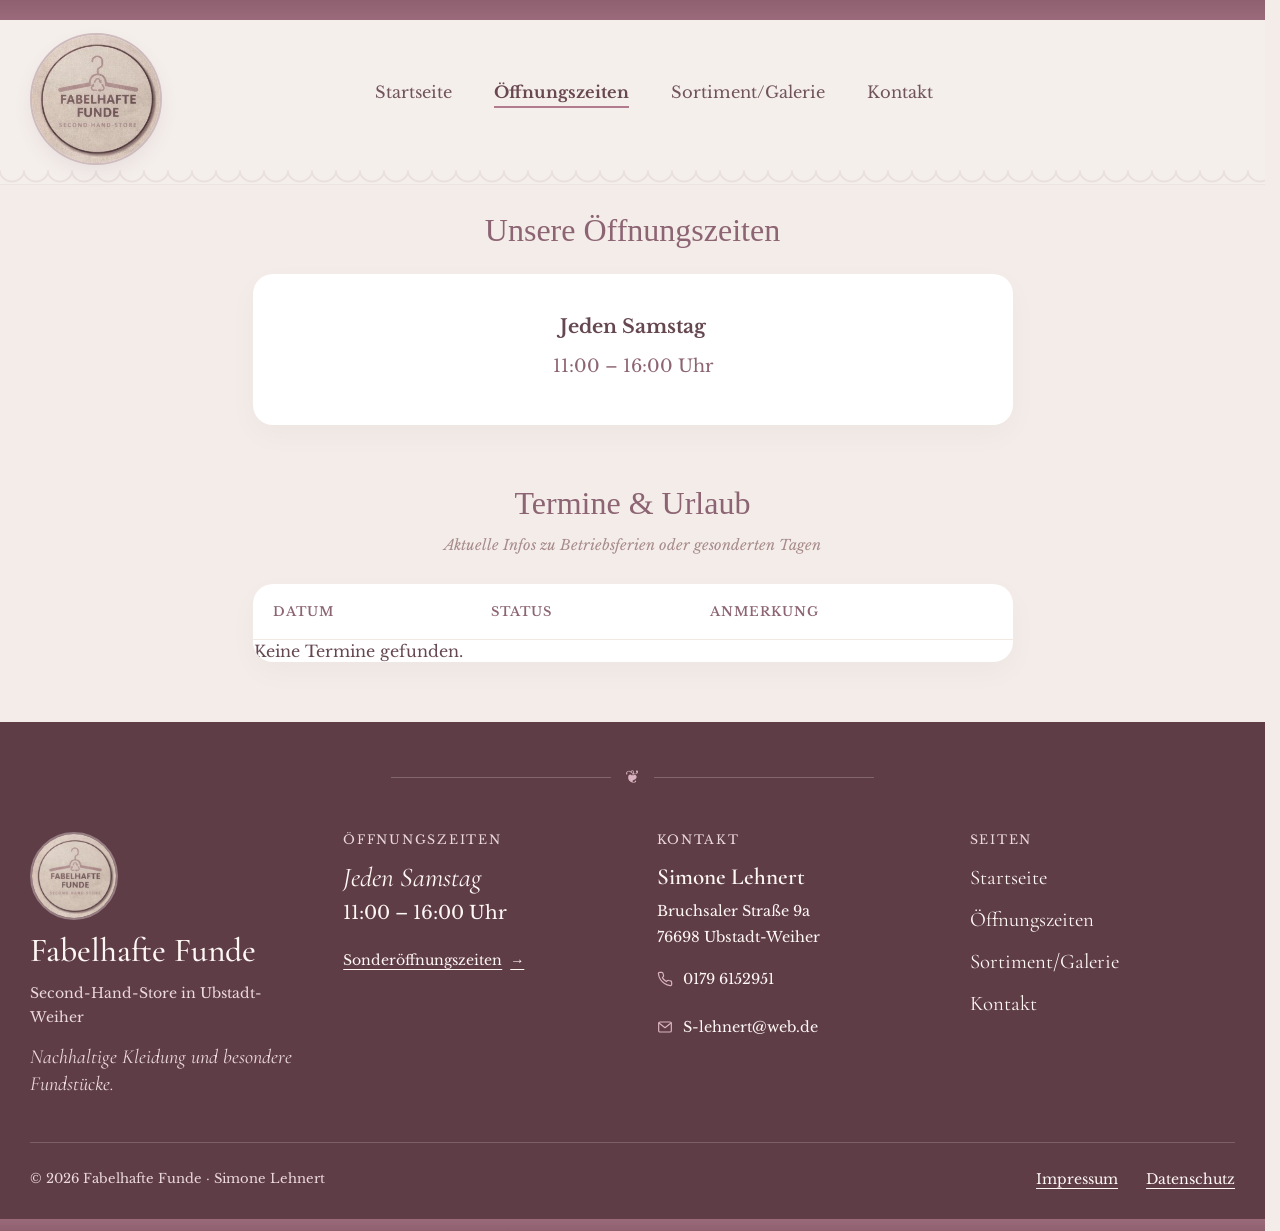
==== oeffnungszeiten/index.html @ a1dfa0b6 "Kontaktseite und einheitlichen Footer hinzufügen - Neue kontakt.html mit Kontaktkarten, Formular, au" ====
<!DOCTYPE html>
<html lang="de">
<head>
  <meta charset="UTF-8" />
  <meta name="viewport" content="width=device-width, initial-scale=1.0" />
  <link rel="icon" type="image/png" href="/logo.jpg">
  <link rel="preconnect" href="https://fonts.googleapis.com" />
  <link rel="preconnect" href="https://fonts.gstatic.com" crossorigin />
  <link href="https://fonts.googleapis.com/css2?family=Cormorant+Garamond:wght@400;500;600;700&family=Libre+Baskerville:wght@400;700&display=swap" rel="stylesheet" />
  <title>Öffnungszeiten - Fabelhafte Funde</title>
  <link rel="stylesheet" href="../style.css" />
</head>
<body>

     <div class="top-strip"></div>

  <header class="site-header">
        <div class="container header-inner">
            <a href="#top" class="logo-link">
                <!-- BILD HIER: Dein Logo -->
                <img src="/logo.jpg" alt="Fabelhafte Funde Logo" class="logo" />
            </a>

            <nav class="main-nav">
                <a href="/">Startseite</a>
                <a href="/oeffnungszeiten/" aria-current="page">Öffnungszeiten</a>
                <a href="/galerie.html">Sortiment/Galerie</a>
                <a href="/kontakt.html">Kontakt</a>
            </nav>
        </div>
        <div class="header-scallop"></div>
    </header>

    <main style="max-width: 800px; margin: 0 auto; padding: 0 20px 60px 20px;">
        
        <section style="text-align: center; margin-bottom: 60px;">
            <h2 style="font-family: 'Georgia', serif; color: #8c6473; font-size: 2rem; font-weight: normal; margin-bottom: 25px;">Unsere Öffnungszeiten</h2>
            <div style="background: #ffffff; padding: 30px; border-radius: 20px; box-shadow: 0 10px 30px rgba(0,0,0,0.03);">
                <p style="font-size: 1.2rem; margin: 10px 0;"><strong>Jeden Samstag</strong></p>
                <p style="font-size: 1.1rem; color: #8c6473;">11:00 – 16:00 Uhr</p>
            </div>
        </section>

        <section>
            <div style="text-align: center; margin-bottom: 30px;">
                 <h2 style="font-family: 'Georgia', serif; color: #8c6473; font-size: 2rem; font-weight: normal; margin-bottom: 10px;">Termine & Urlaub</h2>
                 <p style="font-size: 0.9rem; color: #a68b8b; font-style: italic;">Aktuelle Infos zu Betriebsferien oder gesonderten Tagen</p>
            </div>

            <div style="background: #ffffff; border-radius: 20px; overflow: hidden; box-shadow: 0 10px 30px rgba(0,0,0,0.03);">
                <table style="width: 100%; border-collapse: collapse; text-align: left;">
                    <thead>
                        <tr style="border-bottom: 1px solid #f2e8e4;">
                            <th style="padding: 20px; color: #8c6473; font-weight: 600; text-transform: uppercase; font-size: 0.8rem; letter-spacing: 1px;">Datum</th>
                            <th style="padding: 20px; color: #8c6473; font-weight: 600; text-transform: uppercase; font-size: 0.8rem; letter-spacing: 1px;">Status</th>
                            <th style="padding: 20px; color: #8c6473; font-weight: 600; text-transform: uppercase; font-size: 0.8rem; letter-spacing: 1px;">Anmerkung</th>
                        </tr>
                    </thead>
                    <tbody id="oeffnungszeiten-body">
                        </tbody>
                </table>
            </div>
        </section>

    </main>

  <!-- FOOTER (auf allen Seiten gleich) -->
  <footer class="site-footer">
    <div class="container footer-inner">
      <div class="footer-ornament" aria-hidden="true"><span></span>❦<span></span></div>

      <div class="footer-grid">
        <div class="footer-col footer-brand">
          <img src="/logo.jpg" alt="Fabelhafte Funde Logo" class="footer-logo" />
          <p class="footer-name">Fabelhafte Funde</p>
          <p class="footer-sub">Second-Hand-Store in Ubstadt-Weiher</p>
          <p class="footer-claim">Nachhaltige Kleidung und besondere Fundstücke.</p>
        </div>

        <div class="footer-col">
          <h2 class="footer-heading">Öffnungszeiten</h2>
          <p class="footer-day">Jeden Samstag</p>
          <p class="footer-time">11:00 – 16:00 Uhr</p>
          <a href="/oeffnungszeiten/" class="footer-more">Sonderöffnungszeiten <span aria-hidden="true">→</span></a>
        </div>

        <div class="footer-col">
          <h2 class="footer-heading">Kontakt</h2>
          <p class="footer-person">Simone Lehnert</p>
          <p class="footer-address">Bruchsaler Straße 9a<br>76698 Ubstadt-Weiher</p>
          <a href="tel:+491796152951" class="footer-contact">
            <svg width="16" height="16" viewBox="0 0 24 24" fill="none" stroke="#d9b3bf" stroke-width="1.8" stroke-linecap="round" stroke-linejoin="round" aria-hidden="true"><path d="M22 16.9v3a2 2 0 0 1-2.2 2 19.8 19.8 0 0 1-8.6-3.1 19.5 19.5 0 0 1-6-6A19.8 19.8 0 0 1 2.1 4.2 2 2 0 0 1 4.1 2h3a2 2 0 0 1 2 1.7c.1 1 .4 1.9.7 2.8a2 2 0 0 1-.5 2.1L8 9.9a16 16 0 0 0 6 6l1.3-1.3a2 2 0 0 1 2.1-.4c.9.3 1.8.6 2.8.7a2 2 0 0 1 1.7 2z"/></svg>
            0179 6152951
          </a>
          <a href="mailto:S-lehnert@web.de" class="footer-contact">
            <svg width="16" height="16" viewBox="0 0 24 24" fill="none" stroke="#d9b3bf" stroke-width="1.8" stroke-linecap="round" stroke-linejoin="round" aria-hidden="true"><rect x="2.5" y="4.5" width="19" height="15" rx="2"/><path d="M3 6l9 7 9-7"/></svg>
            S-lehnert@web.de
          </a>
        </div>

        <nav class="footer-col footer-nav" aria-label="Seiten">
          <h2 class="footer-heading">Seiten</h2>
          <a href="/">Startseite</a>
          <a href="/oeffnungszeiten/">Öffnungszeiten</a>
          <a href="/galerie.html">Sortiment/Galerie</a>
          <a href="/kontakt.html">Kontakt</a>
        </nav>
      </div>

      <div class="footer-bottom">
        <p>© 2026 Fabelhafte Funde · Simone Lehnert</p>
        <nav class="footer-legal" aria-label="Rechtliches">
          <a href="/kontakt.html#impressum">Impressum</a>
          <a href="/kontakt.html#datenschutz">Datenschutz</a>
        </nav>
      </div>
    </div>
    <div class="footer-strip"></div>
  </footer>

  <script>
  // DEINE DATEN - BITTE PRÜFEN:
  const username = "maric03"; 
  const repo = "website"; // Falls dein Repo anders heißt, hier ändern
  const folder = "oeffnungszeiten_daten";

  async function ladeZeiten() {
    const tbody = document.getElementById('oeffnungszeiten-body');
    if (!tbody) return;

    try {
      // 1. Liste der Dateien im Ordner abrufen
      const response = await fetch(`https://api.github.com/repos/${username}/${repo}/contents/${folder}`);
      const files = await response.json();

      tbody.innerHTML = ''; // Tabelle leeren

      // 2. Jede Datei durchgehen
      for (const file of files) {
        if (file.name.endsWith('.md')) {
          const fileRes = await fetch(file.download_url);
          const text = await fileRes.json(); // Pages CMS speichert JSON oft IN der MD-Datei
          
          // Wir bauen die Zeile für die Tabelle
          const row = `
            <tr>
              <td style="padding: 10px; border: 1px solid #ddd;">${text.datum || '-'}</td>
              <td style="padding: 10px; border: 1px solid #ddd;">${text.status || '-'}</td>
              <td style="padding: 10px; border: 1px solid #ddd;">${text.grund || '-'}</td>
            </tr>`;
          tbody.innerHTML += row;
        }
      }
    } catch (err) {
      console.error("Fehler beim Laden:", err);
      tbody.innerHTML = '<tr><td colspan="3">Keine Termine gefunden.</td></tr>';
    }
  }
  ladeZeiten();
</script>
</body>
</html>
---- style.css ----
/* ==========================================================================
   BASIS CSS (Dein bestehender Code)
   ========================================================================== */
html {
  /* Reserviert den Platz für die Scrollbar, zeigt sie aber nur bei Bedarf */
  scrollbar-gutter: stable;
}
:root {
  --bg-main: #f4ece8;
  --bg-light: #f7f0ec;
  --rose: #b37b90;
  --rose-dark: #8a5d6b;
  --rose-deep: #694851;
  --text-main: #65474f;
  --text-soft: #8e6871;
  --line: #d9bcc4;
  --card-border: #ead9db;
  --header-bg: #f5efec;
  --white-soft: rgba(255, 250, 248, 0.88);
  --shadow: 0 8px 22px rgba(102, 73, 82, 0.08);
}

* {
  box-sizing: border-box;
}

html {
  scroll-behavior: smooth;
}

body {
  margin: 0;
  background: var(--bg-main);
  color: var(--text-main);
  font-family: "Libre Baskerville", serif;
}

img {
  display: block;
  max-width: 100%;
}

a {
  color: inherit;
  text-decoration: none;
}

.container {
  width: min(1240px, calc(100% - 60px));
  margin: 0 auto;
}

.top-strip {
  height: 20px;
  background: linear-gradient(to bottom, #8f6070, #9a6a7b);
}

/* HEADER */

.site-header {
  background: var(--header-bg);
  position: relative;
  z-index: 20;
  border-bottom: 1px solid rgba(132, 95, 105, 0.08);
}

.header-inner {
  min-height: 150px;
  display: grid; /* Wir wechseln von Flex zu Grid für bessere Kontrolle */
  grid-template-columns: auto 1fr; /* Logo nimmt Platz ein, Nav bekommt den Rest */
  align-items: center;
  gap: 42px;
}

.logo-link {
  flex-shrink: 0;
  margin-top: 8px;
}

.logo {
  width: 132px;
  height: 132px;
  object-fit: cover;
  border-radius: 50%;
  border: 2px solid rgba(136, 97, 109, 0.38);
  box-shadow: 0 8px 18px rgba(95, 67, 76, 0.08);
  background: #f8f2ee;
}

.main-nav {
  display: flex;
  justify-content: center; /* Das zentriert die Links innerhalb des verbleibenden Raums */
  gap: 42px;
  flex-wrap: wrap;
  color: #70535b;
  font-size: 1.02rem;
  /* Kleiner Trick: Wir geben der Nav ein margin-right, 
     das exakt so groß ist wie die Breite des Logos, 
     damit die Mitte mathematisch perfekt ist */
  margin-right: 132px; 
}

.main-nav a {
  transition: opacity 0.2s ease;
}

.main-nav a:hover {
  opacity: 0.7;
}

.header-scallop,
.hero-bottom-scallop {
  height: 14px;
  background:
    radial-gradient(circle at 12px -1px, transparent 11px, rgba(149, 110, 121, 0.12) 12px, rgba(149, 110, 121, 0.12) 13px, transparent 14px) repeat-x;
  background-size: 24px 14px;
}

/* HERO */

.hero {
  position: relative;
  min-height: 690px;
  background: url("hero.jpg") center center / cover no-repeat;
  overflow: hidden;
}

.hero-overlay {
  position: absolute;
  inset: 0;
  background:
    radial-gradient(circle at center, rgba(249, 241, 236, 0.70) 0%, rgba(249, 241, 236, 0.52) 28%, rgba(249, 241, 236, 0.24) 55%, rgba(249, 241, 236, 0.10) 78%, rgba(249, 241, 236, 0.03) 100%);
}

.hero-content {
  position: relative;
  z-index: 2;
  min-height: 676px;
  display: flex;
  align-items: center;
  justify-content: center;
  text-align: center;
}

.hero-text {
  max-width: 900px;
  padding: 40px 20px 30px;
}

.hero h1 {
  margin: 0 0 14px;
  font-family: "Cormorant Garamond", serif;
  font-weight: 500;
  font-size: 5.9rem;
  line-height: 0.94;
  color: var(--rose-deep);
}

.hero-subtitle {
  margin: 0 0 22px;
  font-family: "Cormorant Garamond", serif;
  font-size: 2.2rem;
  color: #936776;
}

.hero-claim {
  margin: 0 0 34px;
  font-family: "Cormorant Garamond", serif;
  font-size: 1.9rem;
  font-style: italic;
  color: #76565d;
}

.cta-button {
  display: inline-flex;
  align-items: center;
  justify-content: center;
  min-width: 330px;
  min-height: 62px;
  padding: 0 32px;
  border-radius: 999px;
  color: #fff8f5;
  font-size: 1.02rem;
  background: linear-gradient(to bottom, #bf8aa0, #ab7387);
  border: 1px solid rgba(117, 79, 90, 0.24);
  box-shadow:
    inset 0 1px 0 rgba(255,255,255,0.28),
    0 5px 12px rgba(109, 71, 83, 0.18);
}

.cta-small {
  min-width: 290px;
  min-height: 56px;
}

/* GENERAL SECTION */

.section {
  padding: 52px 0 40px;
}

.section-light {
  background: var(--bg-light);
}

.section-title {
  display: flex;
  align-items: center;
  justify-content: center;
  gap: 24px;
  margin-bottom: 34px;
}

.section-title h2 {
  margin: 0;
  font-family: "Cormorant Garamond", serif;
  font-size: 4rem;
  font-weight: 500;
  color: var(--rose-deep);
}

.ornament-line {
  width: 108px;
  height: 1px;
  background: var(--line);
  position: relative;
}

.ornament-line::after {
  content: "❦";
  position: absolute;
  top: -14px;
  left: 50%;
  transform: translateX(-50%);
  font-size: 15px;
  color: #c7a2ac;
  background: var(--bg-light);
  padding: 0 8px;
}

/* CARDS */

.card-grid {
  display: grid;
  grid-template-columns: repeat(4, 1fr);
  gap: 18px;
}

.info-card {
  position: relative;
  background: #faf3ef;
  border: 1px solid var(--card-border);
  border-radius: 20px;
  text-align: center;
  min-height: 300px;
  padding: 28px 18px 22px;
  box-shadow: var(--shadow);
}

.icon-top-bar {
  width: 84px;
  height: 10px;
  margin: 0 auto 14px;
  border-radius: 6px;
  background: linear-gradient(to right, #e9d1d6, #f4e8ea, #e9d1d6);
  opacity: 0.95;
}

.card-icon {
  width: 78px;
  height: 78px;
  object-fit: contain;
  margin: 0 auto 18px;
}

.info-card h3 {
  margin: 0 0 12px;
  font-family: "Cormorant Garamond", serif;
  font-size: 1.45rem;
  font-weight: 600;
  color: #5f454c;
  line-height: 1.16;
}

.info-card p {
  margin: 0;
  font-family: "Cormorant Garamond", serif;
  font-size: 1.15rem;
  line-height: 1.32;
  color: #70565d;
}

/* GALLERY */

.gallery-section {
  padding-top: 18px;
  padding-bottom: 56px;
}

.gallery-grid {
  display: grid;
  grid-template-columns: repeat(4, 1fr);
  gap: 14px;
}

.gallery-grid img {
  width: 100%;
  aspect-ratio: 1 / 0.82;
  object-fit: cover;
  border-radius: 16px;
  box-shadow: var(--shadow);
}

.gallery-button-wrap {
  display: flex;
  justify-content: center;
  margin-top: 30px;
}

/* HOURS */

.hours-section {
  background: linear-gradient(to bottom, #af7589, #a2697c);
  padding: 42px 0 56px;
  border-top: 4px solid rgba(114, 72, 83, 0.12);
}



.hours-text h2 {
  margin: 0 0 18px;
  font-family: "Cormorant Garamond", serif;
  font-size: 4rem;
  font-weight: 500;
  line-height: 1;
}

.hours-day {
  margin: 0 0 10px;
  font-family: "Cormorant Garamond", serif;
  font-size: 2.3rem;
  font-style: italic;
}

.hours-time {
  margin: 0 0 24px;
  font-size: 2.05rem;
  line-height: 1.2;
}

.hours-address {
  margin: 0;
  font-size: 1.1rem;
  line-height: 1.7;
}

.hours-grid {
  display: grid;
  grid-template-columns: 1fr 1.15fr;
  gap: 46px;
  align-items: stretch;
}

.hours-text {
  color: #fff7f4;
  padding-top: 10px;
  height: 100%;
  display: flex;
  flex-direction: column;
  justify-content: center;
}

.map-card {
  background: #f8f0ea;
  padding: 12px;
  border-radius: 14px;
  box-shadow: 0 10px 24px rgba(84, 49, 59, 0.16);
  height: 100%;
  min-height: 320px;
  display: flex;
}

.map-card iframe,
.map-card img {
  width: 100%;
  height: 100%;
  min-height: 296px;
  border: 0;
  border-radius: 10px;
  display: block;
  flex: 1;
}

/* RESPONSIVE */

@media (max-width: 1100px) {
  .main-nav {
    gap: 24px;
  }

  .hero h1 {
    font-size: 4.8rem;
  }

  .section-title h2,
  .hours-text h2 {
    font-size: 3.2rem;
  }

  .card-grid,
  .gallery-grid,
  .hours-grid {
    grid-template-columns: repeat(2, 1fr);
  }
}

@media (max-width: 760px) {
  .container {
    width: min(100% - 28px, 1240px);
  }

  .header-inner {
    display: flex; /* Auf dem Handy wieder untereinander */
    flex-direction: column;
    grid-template-columns: 1fr;
  }
  .main-nav {
    margin-right: 0; /* Margin auf Handy entfernen */
    justify-content: center;
  }

  .hero {
    min-height: 520px;
    background-position: center;
  }

  .hero-content {
    min-height: 510px;
  }

  .hero h1 {
    font-size: 3.3rem;
  }

  .hero-subtitle {
    font-size: 1.7rem;
  }

  .hero-claim {
    font-size: 1.35rem;
  }

  .cta-button {
    width: 100%;
    min-width: 0;
  }

  .card-grid,
  .gallery-grid,
  .hours-grid {
    grid-template-columns: 1fr;
  }

  .section-title {
    gap: 12px;
  }

  .ornament-line {
    width: 44px;
  }

  .section-title h2,
  .hours-text h2 {
    font-size: 2.6rem;
  }

  .hours-day {
    font-size: 1.9rem;
  }

  .hours-time {
    font-size: 1.6rem;
  }
}

/* ==========================================================================
   STILE FÜR DIE NEUE SEITE: Sortiment & Galerie
   ========================================================================== */

/* Hauptinhalts-Container */
.galerie-subpage-wrapper {
  padding: 60px 0; /* Mehr Platz oben/unten */
}

/* --- SORTIMENT SEKTION (Oben) --- */

.sortiment-top {
  text-align: center;
  margin-bottom: 70px;
}

.sortiment-top h1 {
  margin: 0 0 24px;
  font-family: "Cormorant Garamond", serif;
  font-weight: 500;
  font-size: 4.8rem; /* Groß wie das h1 auf der Hauptseite */
  color: var(--rose-deep);
}

.sortiment-intro-claim {
  font-family: "Cormorant Garamond", serif;
  font-size: 2.1rem;
  font-style: italic;
  color: #76565d;
  margin-bottom: 30px;
}

/* Button-Gruppe */
.sortiment-jump-nav {
  display: flex;
  justify-content: center;
  gap: 18px;
  flex-wrap: wrap;
  margin-top: 30px;
}

/* Button-Stil (Altrose) übernommen von .cta-button, aber kleiner */
.category-btn {
  display: inline-flex;
  align-items: center;
  justify-content: center;
  min-width: 250px;
  min-height: 52px;
  padding: 0 24px;
  border-radius: 999px;
  color: #fff8f5;
  font-size: 1rem;
  background: linear-gradient(to bottom, #bf8aa0, #ab7387); /* Dein Altrose */
  border: 1px solid rgba(117, 79, 90, 0.24);
  box-shadow:
    inset 0 1px 0 rgba(255,255,255,0.12),
    0 4px 10px rgba(109, 71, 83, 0.12);
  transition: transform 0.2s ease, box-shadow 0.2s ease;
}

.category-btn:hover {
  opacity: 0.9;
  transform: translateY(-2px);
  box-shadow:
    inset 0 1px 0 rgba(255,255,255,0.18),
    0 6px 15px rgba(109, 71, 83, 0.16);
}

/* --- GALERIE SEKTION (Unten) --- */

.galerie-main {
  padding-top: 30px;
}

.galerie-main h2 {
  margin: 0 0 40px;
  font-family: "Cormorant Garamond", serif;
  font-size: 4rem; /* Groß wie ein h2 */
  font-weight: 500;
  color: var(--rose-deep);
  text-align: center;
  position: relative;
  display: inline-block;
  left: 50%;
  transform: translateX(-50%);
}

/* Spezifische Schnörkel für das Galerie-h2 */
.galerie-main h2::before,
.galerie-main h2::after {
  content: "❦";
  font-size: 0.6em;
  color: #bcaaa4;
  position: absolute;
  top: 50%;
  transform: translateY(-50%);
}
.galerie-main h2::before { left: -45px; }
.galerie-main h2::after { right: -45px; }


/* Kategorie-Box-Spezifisches Grid */
.category-grid {
  display: grid;
  grid-template-columns: repeat(4, 1fr); /* 4 Spalten */
  gap: 22px; /* Etwas mehr Abstand */
}

/* Die Kategorie-Boxen (erben viel von .info-card) */
.category-box {
  position: relative;
  background: #faf3ef; /* Dein Creme-Weiß */
  border: 1px solid var(--card-border);
  border-radius: 20px;
  text-align: center;
  padding: 0 0 24px; /* Oben kein Padding, da Bild bündig */
  box-shadow: var(--shadow);
  overflow: hidden; /* Wichtig für das bündige Bild */
  transition: transform 0.3s ease;
}

.category-box:hover {
  transform: translateY(-5px);
}

/* Das bündige Bild */
.category-box img {
  width: 100%;
  height: 250px; /* Feste Höhe, wie auf Hauptseite */
  aspect-ratio: auto;
  object-fit: cover;
  border-radius: 0; /* Keinen Eckenradius für das Bild */
  margin-bottom: 20px;
}

.category-box h3 {
  margin: 0 18px 12px;
  font-family: "Cormorant Garamond", serif;
  font-size: 1.6rem;
  font-weight: 600;
  color: #5f454c;
  line-height: 1.16;
}

.category-box p {
  margin: 0 18px;
  font-family: "Cormorant Garamond", serif;
  font-size: 1.2rem;
  line-height: 1.32;
  color: #70565d;
}

/* --- RESPONSIVE ANPASSUNGEN FÜR DIE NEUE SEITE --- */

@media (max-width: 1100px) {
  .sortiment-top h1 {
    font-size: 3.8rem;
  }

  .sortiment-intro-claim {
    font-size: 1.8rem;
  }

  .galerie-main h2 {
    font-size: 3.2rem;
  }

  .category-grid {
    grid-template-columns: repeat(2, 1fr); /* 2 Spalten */
  }
}

@media (max-width: 760px) {
  .sortiment-top h1 {
    font-size: 3rem;
  }

  .sortiment-intro-claim {
    font-size: 1.5rem;
  }

  .galerie-main h2 {
    font-size: 2.6rem;
  }

  .galerie-main h2::before { left: -35px; }
  .galerie-main h2::after { right: -35px; }

  .category-grid {
    grid-template-columns: 1fr; /* 1 Spalte */
  }

  .category-btn {
    width: 100%;
    min-width: 0;
  }
}
/* Galerie Raster mit Klick-Funktion */
.galerie-grid-klick {
    display: grid;
    grid-template-columns: repeat(auto-fill, minmax(250px, 1fr));
    gap: 20px;
    padding: 20px 0;
}

.galerie-img-wrapper {
    position: relative;
    width: 100%;
    aspect-ratio: 1 / 1; /* Erzeugt perfekte Quadrate */
    overflow: hidden;
    border-radius: 15px;
    box-shadow: var(--shadow);
    border: 1px solid var(--card-border);
    transition: transform 0.3s ease;
}

.galerie-img-wrapper:hover {
    transform: scale(1.03);
}

.galerie-img-wrapper img {
    width: 100%;
    height: 100%;
    object-fit: cover; /* Das ist der Zaubertrick für den Ausschnitt */
    transition: filter 0.3s ease;
}

.galerie-img-wrapper:hover img {
    filter: brightness(0.9);
}

/* Anpassung für mobile Geräte */
@media (max-width: 600px) {
    .galerie-grid-klick {
        grid-template-columns: repeat(2, 1fr); /* 2 Bilder nebeneinander auf dem Handy */
        gap: 10px;
    }
}      
html {
  /* Erzwingt den Scrollbalken immer, auch wenn kein Inhalt da ist */
  overflow-y: scroll;
}
.bild-container {
  width: 300px; /* Beliebige Breite */
  height: 300px; /* Beliebige Höhe */
  
  border-radius: 20px; /* Hier setzen wir die Abrundung an */
  
  /* Das ist der wichtigste Befehl: Er schneidet alles ab, 
     was über die abgerundeten Ecken hinaussteht */
  overflow: hidden; 
  
  /* Optional: Ein Schatten für besseren Effekt */
  box-shadow: 0 4px 15px rgba(0,0,0,0.1); 
}

/* Wir stylen das Bild innerhalb des Containers */
.bild-container img {
  width: 100%;
  height: 100%;
  
  /* Das sorgt dafür, dass das Bild den Container ausfüllt, 
     ohne verzerrt zu werden (es wird beschnitten, falls nötig) */
  object-fit: cover;
}

/* ==========================================================================
   NAVIGATION: aktive Seite
   ========================================================================== */

.main-nav a[aria-current="page"] {
  color: var(--rose-deep);
  font-weight: 700;
  border-bottom: 2px solid var(--rose);
  padding-bottom: 4px;
}

/* ==========================================================================
   KONTAKTSEITE
   ========================================================================== */

.page-intro {
  background: url("hero.jpg") center / cover no-repeat;
}

.page-intro-overlay {
  background: radial-gradient(circle at center, rgba(249, 241, 236, 0.92) 0%, rgba(249, 241, 236, 0.84) 45%, rgba(249, 241, 236, 0.66) 100%);
  padding: 84px 16px 76px;
  text-align: center;
}

.page-intro h1 {
  margin: 0 0 14px;
  font-family: "Cormorant Garamond", serif;
  font-weight: 500;
  font-size: 5rem;
  line-height: 1;
  color: var(--rose-deep);
}

.page-intro p {
  margin: 0 auto;
  max-width: 720px;
  font-family: "Cormorant Garamond", serif;
  font-size: 1.9rem;
  font-style: italic;
  line-height: 1.3;
  color: #6e4f57;
}

/* Kontakt-Karten */

.contact-cards {
  padding: 56px 0 24px;
}

.contact-card-grid {
  display: grid;
  grid-template-columns: repeat(auto-fit, minmax(260px, 1fr));
  gap: 18px;
}

.contact-card {
  background: #faf3ef;
  border: 1px solid var(--card-border);
  border-radius: 20px;
  text-align: center;
  padding: 32px 22px 28px;
  box-shadow: var(--shadow);
  display: flex;
  flex-direction: column;
  align-items: center;
  gap: 10px;
}

.contact-icon {
  width: 72px;
  height: 72px;
  border-radius: 50%;
  background: #f1e2e5;
  display: flex;
  align-items: center;
  justify-content: center;
  margin-bottom: 6px;
}

.contact-card h2 {
  margin: 0;
  font-family: "Cormorant Garamond", serif;
  font-size: 1.7rem;
  font-weight: 600;
  color: #5f454c;
}

.contact-card p {
  margin: 0;
  font-family: "Cormorant Garamond", serif;
  font-size: 1.3rem;
  line-height: 1.3;
  color: #70565d;
}

.pill-link {
  margin-top: 8px;
  display: inline-flex;
  align-items: center;
  min-height: 44px;
  padding: 0 22px;
  border-radius: 999px;
  border: 1px solid #c9a3b0;
  color: #7a4f5f;
  font-size: 0.92rem;
  transition: background 0.2s ease;
}

.pill-link:hover {
  background: #f1e2e5;
}

/* Formular + Seitenleiste */

.contact-section {
  padding: 48px 0 72px;
}

.contact-layout {
  display: flex;
  flex-wrap: wrap;
  gap: 24px;
  align-items: stretch;
}

.contact-form {
  flex: 999 1 560px;
  min-width: 0;
  background: #faf3ef;
  border: 1px solid var(--card-border);
  border-radius: 20px;
  padding: 36px;
  box-shadow: var(--shadow);
  display: flex;
  flex-direction: column;
  gap: 22px;
}

.form-row {
  display: grid;
  grid-template-columns: repeat(auto-fit, minmax(220px, 1fr));
  gap: 22px;
}

.form-field {
  display: flex;
  flex-direction: column;
  gap: 8px;
}

.form-field label {
  font-family: "Cormorant Garamond", serif;
  font-size: 1.25rem;
  font-weight: 600;
  color: #5f454c;
}

.form-field label span {
  font-weight: 400;
  font-style: italic;
  color: #7d5b64;
}

.form-field input,
.form-field select,
.form-field textarea {
  width: 100%;
  min-height: 50px;
  padding: 0 16px;
  border: 1px solid #dcc3ca;
  border-radius: 12px;
  background: #fffaf8;
  color: var(--text-main);
  font-family: "Libre Baskerville", serif;
  font-size: 0.95rem;
}

.form-field textarea {
  padding: 14px 16px;
  line-height: 1.6;
  resize: vertical;
}

.form-field input::placeholder,
.form-field textarea::placeholder {
  color: #9a8288;
}

.contact-form input:focus,
.contact-form select:focus,
.contact-form textarea:focus {
  outline: 2px solid var(--rose);
  outline-offset: 1px;
}

.form-consent {
  display: flex;
  align-items: flex-start;
  gap: 12px;
}

.form-consent input {
  width: 22px;
  height: 22px;
  margin: 2px 0 0;
  accent-color: #965f72;
  flex-shrink: 0;
}

.form-consent label {
  font-size: 0.88rem;
  line-height: 1.6;
  color: #6e4f57;
}

.form-consent a {
  text-decoration: underline;
}

.form-actions {
  display: flex;
  flex-wrap: wrap;
  align-items: center;
  gap: 16px 24px;
}

.form-actions p {
  margin: 0;
  font-family: "Cormorant Garamond", serif;
  font-size: 1.15rem;
  font-style: italic;
  color: #6e4f57;
}

.btn-primary {
  display: inline-flex;
  align-items: center;
  justify-content: center;
  min-width: 260px;
  min-height: 58px;
  padding: 0 32px;
  border-radius: 999px;
  color: #fffaf7;
  font-family: "Libre Baskerville", serif;
  font-size: 1rem;
  background: #965f72;
  border: 1px solid rgba(117, 79, 90, 0.24);
  box-shadow:
    inset 0 1px 0 rgba(255, 255, 255, 0.22),
    0 5px 12px rgba(109, 71, 83, 0.18);
  cursor: pointer;
  transition: transform 0.2s ease, background 0.2s ease;
}

.btn-primary:hover {
  background: #85525f;
  transform: translateY(-2px);
}

.contact-aside {
  flex: 1 1 320px;
  display: flex;
  flex-direction: column;
  gap: 24px;
}

.aside-card {
  background: #faf3ef;
  border: 1px solid var(--card-border);
  border-radius: 20px;
  padding: 32px 30px;
  box-shadow: var(--shadow);
  display: flex;
  flex-direction: column;
  gap: 6px;
}

.aside-card p {
  margin: 0;
}

.aside-label {
  font-size: 0.78rem;
  letter-spacing: 0.12em;
  text-transform: uppercase;
  color: #7d5b64;
}

.aside-name {
  font-family: "Cormorant Garamond", serif;
  font-size: 2.1rem;
  font-weight: 500;
  color: var(--rose-deep);
}

.aside-text {
  margin-top: 6px !important;
  font-size: 0.92rem;
  line-height: 1.7;
}

.aside-card--rose {
  flex: 1;
  background: #9a6274;
  border: 0;
  color: #fff7f4;
  box-shadow: 0 10px 24px rgba(84, 49, 59, 0.16);
}

.aside-card--rose .aside-label {
  color: #fff7f4;
}

.aside-day {
  margin-top: 4px !important;
  font-family: "Cormorant Garamond", serif;
  font-size: 2.1rem;
  font-style: italic;
  line-height: 1.1;
}

.aside-time {
  margin-bottom: 14px !important;
  font-size: 1.5rem;
}

.aside-card--rose .aside-text {
  margin: 0 0 18px !important;
}

.aside-button {
  align-self: flex-start;
  display: inline-flex;
  align-items: center;
  gap: 10px;
  min-height: 48px;
  padding: 0 24px;
  border-radius: 999px;
  background: #fffaf7;
  color: var(--rose-deep);
  font-size: 0.92rem;
}

/* Impressum & Datenschutz (aufklappbar) */

.legal-list {
  margin-top: 24px;
  display: flex;
  flex-direction: column;
  gap: 24px;
}

.legal-item {
  background: #faf3ef;
  border: 1px solid var(--card-border);
  border-radius: 20px;
  box-shadow: var(--shadow);
  overflow: hidden;
  scroll-margin-top: 24px;
}

.legal-item summary {
  list-style: none;
  display: flex;
  align-items: center;
  justify-content: space-between;
  gap: 16px;
  min-height: 80px;
  padding: 16px 28px;
  cursor: pointer;
}

.legal-item summary::-webkit-details-marker {
  display: none;
}

.legal-item summary h2 {
  margin: 0;
  font-family: "Cormorant Garamond", serif;
  font-size: 2.1rem;
  font-weight: 500;
  color: var(--rose-deep);
}

.legal-chevron {
  width: 44px;
  height: 44px;
  border-radius: 50%;
  background: #f1e2e5;
  display: flex;
  align-items: center;
  justify-content: center;
  flex-shrink: 0;
  transition: transform 0.25s ease;
}

.legal-item[open] .legal-chevron {
  transform: rotate(180deg);
}

.legal-content {
  margin: 0 28px;
  padding: 24px 0 32px;
  border-top: 1px solid var(--card-border);
  display: flex;
  flex-direction: column;
  gap: 22px;
  font-size: 0.92rem;
  line-height: 1.8;
}

.legal-content h3 {
  margin: 0 0 6px;
  font-family: "Cormorant Garamond", serif;
  font-size: 1.4rem;
  font-weight: 600;
  color: #5f454c;
}

.legal-content p {
  margin: 0;
}

/* "So findest du uns" nutzt .hours-section / .hours-grid / .map-card */

.find-us-note {
  margin: 0;
  font-family: "Cormorant Garamond", serif;
  font-size: 1.35rem;
  font-style: italic;
  line-height: 1.4;
}

/* ==========================================================================
   FOOTER (auf allen Seiten gleich)
   ========================================================================== */

.site-footer {
  background: #5e3d47;
  color: #fff7f4;
  font-family: "Libre Baskerville", serif;
}

.site-footer a {
  color: #fff7f4;
}

.footer-inner {
  padding-top: 44px;
}

.footer-ornament {
  display: flex;
  align-items: center;
  justify-content: center;
  gap: 14px;
  margin-bottom: 44px;
  color: #d9b3bf;
  font-size: 18px;
}

.footer-ornament span {
  flex: 1;
  max-width: 220px;
  height: 1px;
  background: rgba(255, 247, 244, 0.22);
}

.footer-grid {
  display: grid;
  grid-template-columns: repeat(auto-fit, minmax(230px, 1fr));
  gap: 40px 48px;
}

.footer-col {
  display: flex;
  flex-direction: column;
  gap: 8px;
}

.footer-col p {
  margin: 0;
}

.footer-brand {
  gap: 14px;
}

.footer-logo {
  width: 88px;
  height: 88px;
  object-fit: cover;
  border-radius: 50%;
  border: 2px solid rgba(255, 247, 244, 0.35);
}

.footer-name {
  font-family: "Cormorant Garamond", serif;
  font-size: 2.1rem;
  font-weight: 500;
  line-height: 1;
}

.footer-sub {
  font-size: 0.88rem;
  line-height: 1.7;
  color: #ecd9dd;
}

.footer-claim {
  font-family: "Cormorant Garamond", serif;
  font-size: 1.25rem;
  font-style: italic;
  line-height: 1.35;
  color: #ecd9dd;
}

.footer-heading {
  margin: 0 0 8px;
  font-family: "Libre Baskerville", serif;
  font-size: 0.78rem;
  font-weight: 400;
  letter-spacing: 0.14em;
  text-transform: uppercase;
  color: #ecd9dd;
}

.footer-day {
  font-family: "Cormorant Garamond", serif;
  font-size: 1.7rem;
  font-style: italic;
  line-height: 1.1;
}

.footer-time {
  margin-bottom: 6px !important;
  font-size: 1.15rem;
}

.footer-more {
  align-self: flex-start;
  display: inline-flex;
  align-items: center;
  gap: 8px;
  min-height: 44px;
  font-size: 0.88rem;
  text-decoration: underline;
  text-underline-offset: 4px;
}

.footer-person {
  font-family: "Cormorant Garamond", serif;
  font-size: 1.45rem;
  font-weight: 600;
}

.footer-address {
  font-size: 0.9rem;
  line-height: 1.8;
}

.footer-contact {
  display: inline-flex;
  align-items: center;
  gap: 10px;
  min-height: 40px;
  font-size: 0.9rem;
}

.footer-nav {
  gap: 2px;
}

.footer-nav a {
  display: flex;
  align-items: center;
  min-height: 40px;
  font-family: "Cormorant Garamond", serif;
  font-size: 1.3rem;
}

.footer-contact:hover,
.footer-nav a:hover,
.footer-more:hover,
.footer-legal a:hover {
  opacity: 0.75;
}

.footer-bottom {
  margin-top: 44px;
  border-top: 1px solid rgba(255, 247, 244, 0.18);
  padding: 14px 0 18px;
  display: flex;
  flex-wrap: wrap;
  align-items: center;
  justify-content: space-between;
  gap: 8px 24px;
}

.footer-bottom p {
  margin: 0;
  font-size: 0.82rem;
  color: #ecd9dd;
}

.footer-legal {
  display: flex;
  flex-wrap: wrap;
  gap: 4px 28px;
}

.footer-legal a {
  display: inline-flex;
  align-items: center;
  min-height: 44px;
  font-size: 0.88rem;
  text-decoration: underline;
  text-underline-offset: 4px;
}

.footer-strip {
  height: 12px;
  background: linear-gradient(to bottom, #9a6a7b, #8f6070);
}

@media (max-width: 760px) {
  .page-intro h1 {
    font-size: 3.3rem;
  }

  .page-intro p {
    font-size: 1.45rem;
  }

  .contact-form {
    padding: 24px 20px;
  }

  .btn-primary {
    width: 100%;
    min-width: 0;
  }

  .legal-item summary {
    padding: 14px 20px;
  }

  .legal-item summary h2 {
    font-size: 1.7rem;
  }

  .legal-content {
    margin: 0 20px;
  }
}
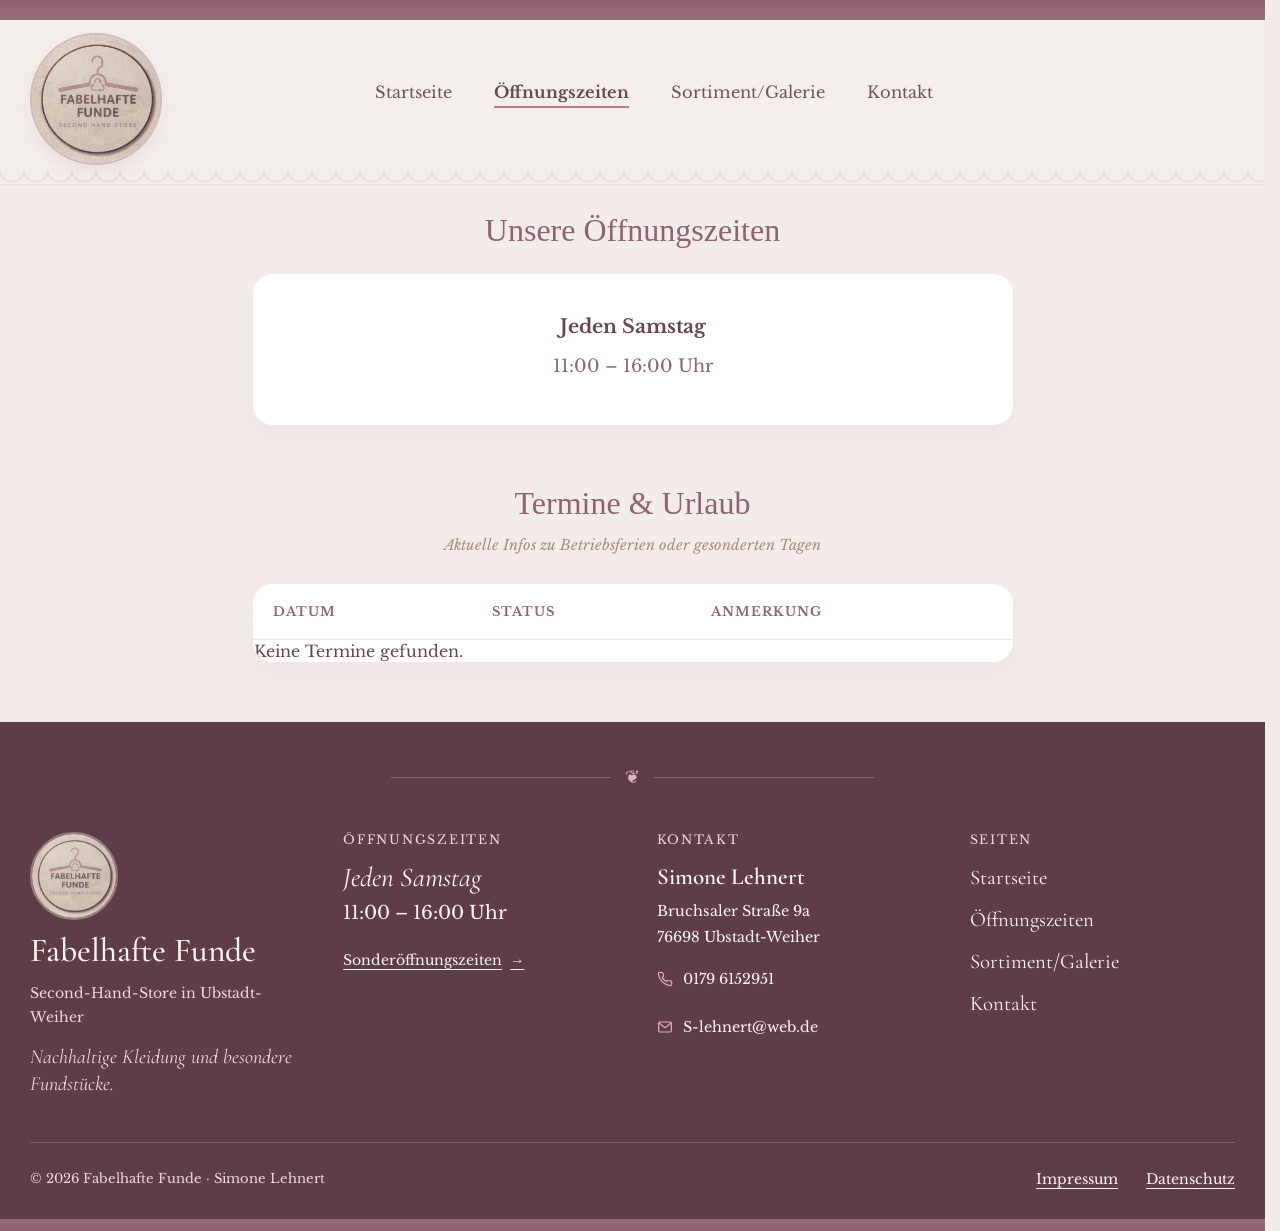
==== commit eeb2fa09: "Schriften lokal einbinden, Google Maps erst nach Klick laden - Google Fonts durch lokale Schriftdate" ====
--- a/oeffnungszeiten/index.html
+++ b/oeffnungszeiten/index.html
@@ -4,9 +4,6 @@
   <meta charset="UTF-8" />
   <meta name="viewport" content="width=device-width, initial-scale=1.0" />
   <link rel="icon" type="image/png" href="/logo.jpg">
-  <link rel="preconnect" href="https://fonts.googleapis.com" />
-  <link rel="preconnect" href="https://fonts.gstatic.com" crossorigin />
-  <link href="https://fonts.googleapis.com/css2?family=Cormorant+Garamond:wght@400;500;600;700&family=Libre+Baskerville:wght@400;700&display=swap" rel="stylesheet" />
   <title>Öffnungszeiten - Fabelhafte Funde</title>
   <link rel="stylesheet" href="../style.css" />
 </head>
--- a/style.css
+++ b/style.css
@@ -1,3 +1,103 @@
+/* ==========================================================================
+   LOKALE SCHRIFTARTEN (keine Verbindung zu Google)
+   ========================================================================== */
+
+@font-face {
+  font-family: "Cormorant Garamond";
+  font-style: normal;
+  font-weight: 400;
+  font-display: swap;
+  src: url("fonts/cormorant-garamond-latin-400-normal.woff2") format("woff2");
+}
+
+@font-face {
+  font-family: "Cormorant Garamond";
+  font-style: italic;
+  font-weight: 400;
+  font-display: swap;
+  src: url("fonts/cormorant-garamond-latin-400-italic.woff2") format("woff2");
+}
+
+@font-face {
+  font-family: "Cormorant Garamond";
+  font-style: normal;
+  font-weight: 500;
+  font-display: swap;
+  src: url("fonts/cormorant-garamond-latin-500-normal.woff2") format("woff2");
+}
+
+@font-face {
+  font-family: "Cormorant Garamond";
+  font-style: italic;
+  font-weight: 500;
+  font-display: swap;
+  src: url("fonts/cormorant-garamond-latin-500-italic.woff2") format("woff2");
+}
+
+@font-face {
+  font-family: "Cormorant Garamond";
+  font-style: normal;
+  font-weight: 600;
+  font-display: swap;
+  src: url("fonts/cormorant-garamond-latin-600-normal.woff2") format("woff2");
+}
+
+@font-face {
+  font-family: "Cormorant Garamond";
+  font-style: italic;
+  font-weight: 600;
+  font-display: swap;
+  src: url("fonts/cormorant-garamond-latin-600-italic.woff2") format("woff2");
+}
+
+@font-face {
+  font-family: "Cormorant Garamond";
+  font-style: normal;
+  font-weight: 700;
+  font-display: swap;
+  src: url("fonts/cormorant-garamond-latin-700-normal.woff2") format("woff2");
+}
+
+@font-face {
+  font-family: "Cormorant Garamond";
+  font-style: italic;
+  font-weight: 700;
+  font-display: swap;
+  src: url("fonts/cormorant-garamond-latin-700-italic.woff2") format("woff2");
+}
+
+@font-face {
+  font-family: "Libre Baskerville";
+  font-style: normal;
+  font-weight: 400;
+  font-display: swap;
+  src: url("fonts/libre-baskerville-latin-400-normal.woff2") format("woff2");
+}
+
+@font-face {
+  font-family: "Libre Baskerville";
+  font-style: italic;
+  font-weight: 400;
+  font-display: swap;
+  src: url("fonts/libre-baskerville-latin-400-italic.woff2") format("woff2");
+}
+
+@font-face {
+  font-family: "Libre Baskerville";
+  font-style: normal;
+  font-weight: 700;
+  font-display: swap;
+  src: url("fonts/libre-baskerville-latin-700-normal.woff2") format("woff2");
+}
+
+@font-face {
+  font-family: "Libre Baskerville";
+  font-style: italic;
+  font-weight: 700;
+  font-display: swap;
+  src: url("fonts/libre-baskerville-latin-700-italic.woff2") format("woff2");
+}
+
 /* ==========================================================================
    BASIS CSS (Dein bestehender Code)
    ========================================================================== */
@@ -1173,6 +1273,16 @@
   margin: 0;
 }
 
+.legal-content p + p {
+  margin-top: 10px;
+}
+
+.legal-content a {
+  text-decoration: underline;
+  text-underline-offset: 3px;
+  overflow-wrap: anywhere;
+}
+
 /* "So findest du uns" nutzt .hours-section / .hours-grid / .map-card */
 
 .find-us-note {
@@ -1405,3 +1515,64 @@
     margin: 0 20px;
   }
 }
+
+/* ==========================================================================
+   KARTE ERST NACH KLICK LADEN (Datenschutz)
+   ========================================================================== */
+
+.map-consent {
+  flex: 1;
+  min-height: 296px;
+  border-radius: 10px;
+  background: #f3e7e3;
+  display: flex;
+  flex-direction: column;
+  align-items: center;
+  justify-content: center;
+  gap: 12px;
+  padding: 28px 24px;
+  text-align: center;
+  color: var(--text-main);
+}
+
+.map-consent-title {
+  margin: 0;
+  font-family: "Cormorant Garamond", serif;
+  font-size: 1.6rem;
+  font-weight: 600;
+  color: var(--rose-deep);
+}
+
+.map-consent-text {
+  margin: 0;
+  max-width: 420px;
+  font-size: 0.85rem;
+  line-height: 1.7;
+}
+
+.map-consent-text a,
+.map-consent-link {
+  text-decoration: underline;
+  text-underline-offset: 3px;
+}
+
+.map-consent-button {
+  min-height: 48px;
+  padding: 0 28px;
+  border-radius: 999px;
+  border: 1px solid rgba(117, 79, 90, 0.24);
+  background: #965f72;
+  color: #fffaf7;
+  font-family: "Libre Baskerville", serif;
+  font-size: 0.95rem;
+  cursor: pointer;
+}
+
+.map-consent-button:hover {
+  background: #85525f;
+}
+
+.map-consent-link {
+  font-size: 0.85rem;
+  color: #7a4f5f;
+}
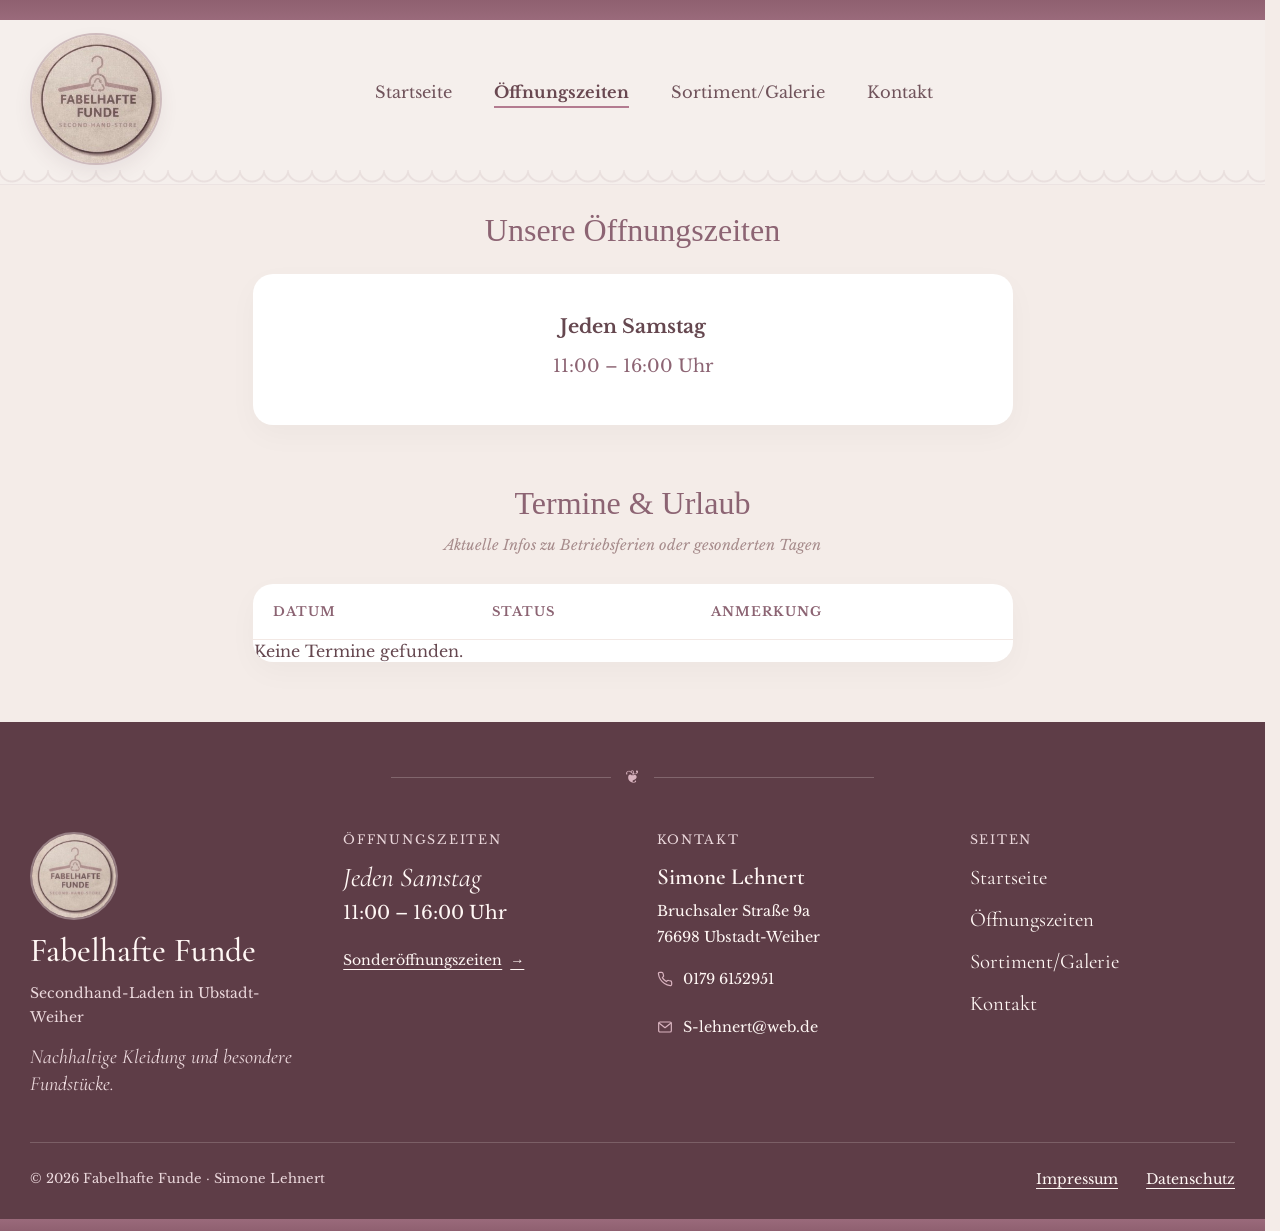
==== commit a9812905: "Kategorie-Texte vereinheitlichen und Schreibweise Secondhand - Eine gemeinsame Version der Kategorie" ====
--- a/oeffnungszeiten/index.html
+++ b/oeffnungszeiten/index.html
@@ -4,7 +4,8 @@
   <meta charset="UTF-8" />
   <meta name="viewport" content="width=device-width, initial-scale=1.0" />
   <link rel="icon" type="image/png" href="/logo.jpg">
-  <title>Öffnungszeiten - Fabelhafte Funde</title>
+  <title>Öffnungszeiten – Fabelhafte Funde, Secondhand in Ubstadt-Weiher</title>
+  <meta name="description" content="Fabelhafte Funde in Ubstadt-Weiher hat jeden Samstag von 11 bis 16 Uhr geöffnet. Hier findest du außerdem Sonderöffnungszeiten, Feiertage und Urlaub." />
   <link rel="stylesheet" href="../style.css" />
 </head>
 <body>
@@ -70,7 +71,7 @@
         <div class="footer-col footer-brand">
           <img src="/logo.jpg" alt="Fabelhafte Funde Logo" class="footer-logo" />
           <p class="footer-name">Fabelhafte Funde</p>
-          <p class="footer-sub">Second-Hand-Store in Ubstadt-Weiher</p>
+          <p class="footer-sub">Secondhand-Laden in Ubstadt-Weiher</p>
           <p class="footer-claim">Nachhaltige Kleidung und besondere Fundstücke.</p>
         </div>
 
--- a/style.css
+++ b/style.css
@@ -1046,20 +1046,7 @@
 }
 
 .form-consent {
-  display: flex;
-  align-items: flex-start;
-  gap: 12px;
-}
-
-.form-consent input {
-  width: 22px;
-  height: 22px;
-  margin: 2px 0 0;
-  accent-color: #965f72;
-  flex-shrink: 0;
-}
-
-.form-consent label {
+  margin: 0;
   font-size: 0.88rem;
   line-height: 1.6;
   color: #6e4f57;
@@ -1283,16 +1270,6 @@
   overflow-wrap: anywhere;
 }
 
-/* "So findest du uns" nutzt .hours-section / .hours-grid / .map-card */
-
-.find-us-note {
-  margin: 0;
-  font-family: "Cormorant Garamond", serif;
-  font-size: 1.35rem;
-  font-style: italic;
-  line-height: 1.4;
-}
-
 /* ==========================================================================
    FOOTER (auf allen Seiten gleich)
    ========================================================================== */
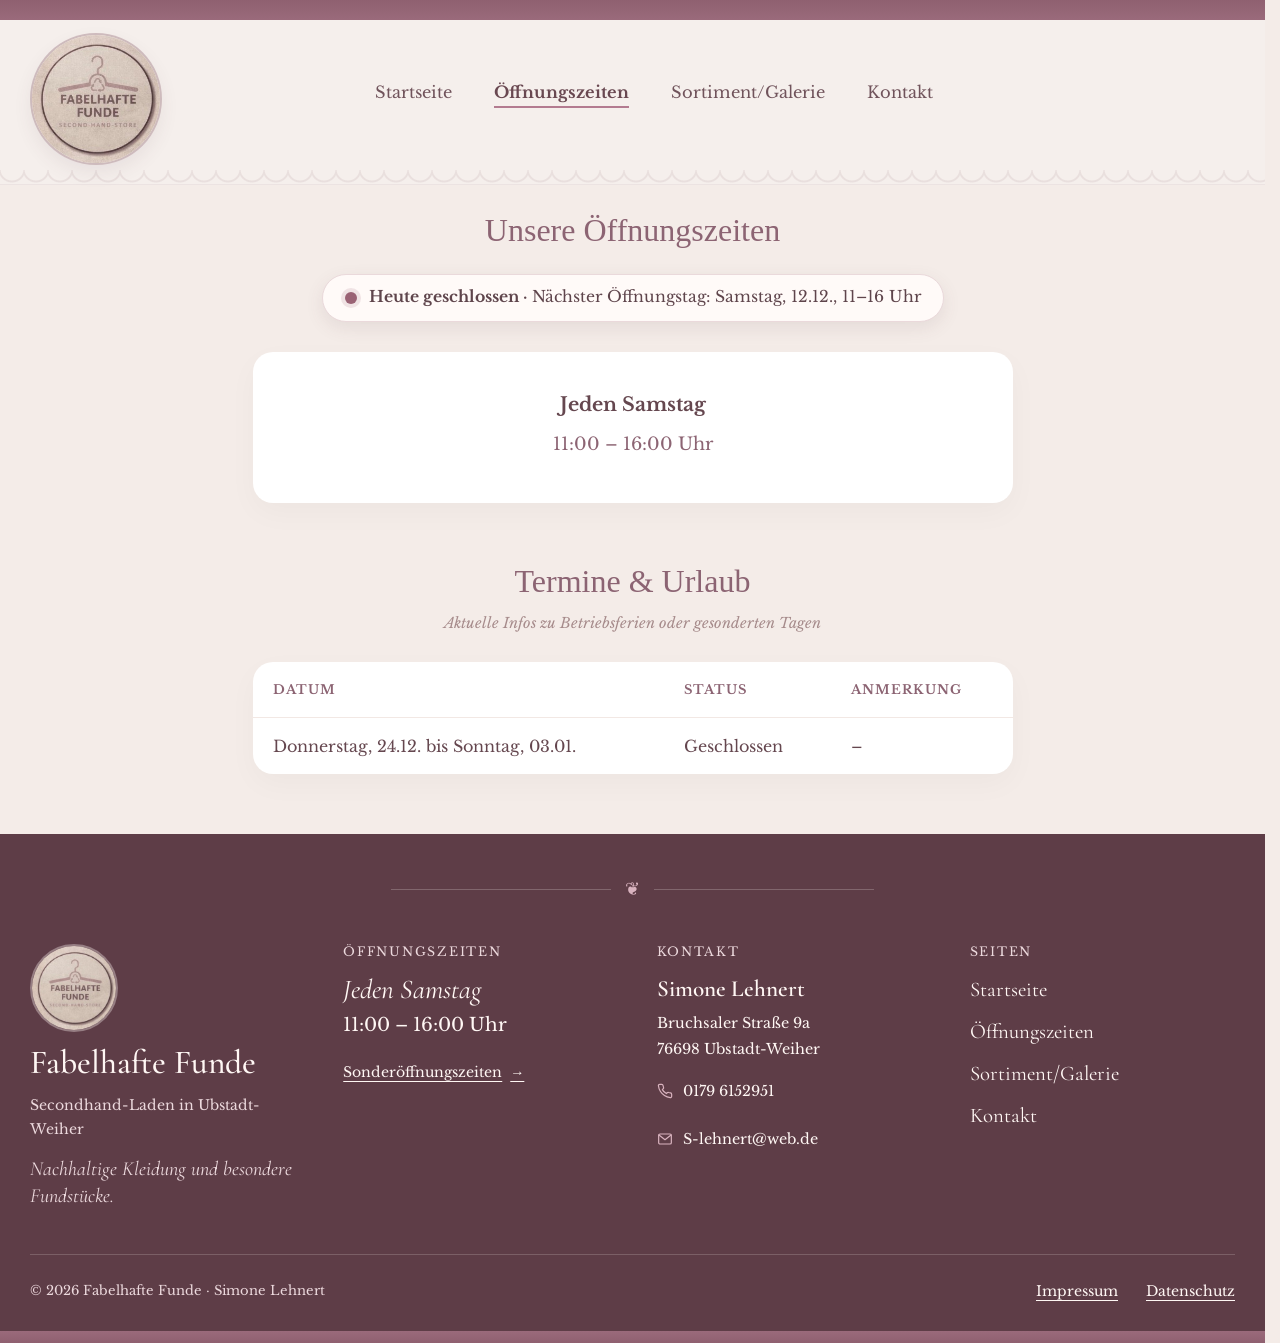
==== commit dd9c53e2: "Startseite neu aufbauen, Live-Status und Sondertermine automatisch anzeigen - Startseite neu sortier" ====
--- a/oeffnungszeiten/index.html
+++ b/oeffnungszeiten/index.html
@@ -33,6 +33,10 @@
         
         <section style="text-align: center; margin-bottom: 60px;">
             <h2 style="font-family: 'Georgia', serif; color: #8c6473; font-size: 2rem; font-weight: normal; margin-bottom: 25px;">Unsere Öffnungszeiten</h2>
+            <p class="live-status" data-live-status role="status">
+                <span class="live-status-dot" aria-hidden="true"></span>
+                <span class="live-status-text"><strong>Jeden Samstag</strong> 11–16 Uhr</span>
+            </p>
             <div style="background: #ffffff; padding: 30px; border-radius: 20px; box-shadow: 0 10px 30px rgba(0,0,0,0.03);">
                 <p style="font-size: 1.2rem; margin: 10px 0;"><strong>Jeden Samstag</strong></p>
                 <p style="font-size: 1.1rem; color: #8c6473;">11:00 – 16:00 Uhr</p>
@@ -115,46 +119,6 @@
     </div>
     <div class="footer-strip"></div>
   </footer>
-
-  <script>
-  // DEINE DATEN - BITTE PRÜFEN:
-  const username = "maric03"; 
-  const repo = "website"; // Falls dein Repo anders heißt, hier ändern
-  const folder = "oeffnungszeiten_daten";
-
-  async function ladeZeiten() {
-    const tbody = document.getElementById('oeffnungszeiten-body');
-    if (!tbody) return;
-
-    try {
-      // 1. Liste der Dateien im Ordner abrufen
-      const response = await fetch(`https://api.github.com/repos/${username}/${repo}/contents/${folder}`);
-      const files = await response.json();
-
-      tbody.innerHTML = ''; // Tabelle leeren
-
-      // 2. Jede Datei durchgehen
-      for (const file of files) {
-        if (file.name.endsWith('.md')) {
-          const fileRes = await fetch(file.download_url);
-          const text = await fileRes.json(); // Pages CMS speichert JSON oft IN der MD-Datei
-          
-          // Wir bauen die Zeile für die Tabelle
-          const row = `
-            <tr>
-              <td style="padding: 10px; border: 1px solid #ddd;">${text.datum || '-'}</td>
-              <td style="padding: 10px; border: 1px solid #ddd;">${text.status || '-'}</td>
-              <td style="padding: 10px; border: 1px solid #ddd;">${text.grund || '-'}</td>
-            </tr>`;
-          tbody.innerHTML += row;
-        }
-      }
-    } catch (err) {
-      console.error("Fehler beim Laden:", err);
-      tbody.innerHTML = '<tr><td colspan="3">Keine Termine gefunden.</td></tr>';
-    }
-  }
-  ladeZeiten();
-</script>
+  <script src="/oeffnungszeiten.js"></script>
 </body>
 </html>
--- a/style.css
+++ b/style.css
@@ -420,7 +420,7 @@
 /* HOURS */
 
 .hours-section {
-  background: linear-gradient(to bottom, #af7589, #a2697c);
+  background: linear-gradient(to bottom, #9f687a, #93596c);
   padding: 42px 0 56px;
   border-top: 4px solid rgba(114, 72, 83, 0.12);
 }
@@ -1553,3 +1553,333 @@
   font-size: 0.85rem;
   color: #7a4f5f;
 }
+
+/* ==========================================================================
+   STARTSEITE: Live-Status, Buttons, Kacheln, Ablauf, Besuch planen
+   ========================================================================== */
+
+.live-status {
+  display: inline-flex;
+  align-items: center;
+  gap: 12px;
+  max-width: 100%;
+  min-height: 48px;
+  margin: 0 0 30px;
+  padding: 10px 22px;
+  border-radius: 999px;
+  background: #fffaf8;
+  border: 1px solid var(--card-border);
+  box-shadow: 0 6px 18px rgba(102, 73, 82, 0.1);
+  font-size: 0.98rem;
+  line-height: 1.45;
+  color: #5f454c;
+  text-align: left;
+}
+
+.live-status-dot {
+  width: 12px;
+  height: 12px;
+  border-radius: 50%;
+  background: #b8a1a8;
+  box-shadow: 0 0 0 4px rgba(154, 98, 116, 0.15);
+  flex-shrink: 0;
+}
+
+.live-status.is-open .live-status-dot {
+  background: #2f7a4a;
+  box-shadow: 0 0 0 4px rgba(47, 122, 74, 0.18);
+}
+
+.live-status.is-closed .live-status-dot {
+  background: #9a6274;
+}
+
+.hero-buttons {
+  display: flex;
+  flex-wrap: wrap;
+  justify-content: center;
+  gap: 16px;
+}
+
+.btn-primary {
+  gap: 10px;
+}
+
+.btn-secondary {
+  display: inline-flex;
+  align-items: center;
+  justify-content: center;
+  gap: 10px;
+  min-width: 260px;
+  min-height: 58px;
+  padding: 0 32px;
+  border-radius: 999px;
+  background: rgba(255, 250, 248, 0.92);
+  color: var(--rose-deep);
+  border: 1px solid #c9a3b0;
+  font-size: 1rem;
+  transition: transform 0.2s ease, background 0.2s ease;
+}
+
+.btn-secondary:hover {
+  background: #fffaf8;
+  transform: translateY(-2px);
+}
+
+.btn-small {
+  min-width: 0;
+  min-height: 52px;
+  padding: 0 26px;
+  font-size: 0.95rem;
+}
+
+.hero-notice {
+  display: flex;
+  align-items: center;
+  gap: 14px;
+  max-width: 620px;
+  margin: 32px auto 0;
+  padding: 16px 22px;
+  border-radius: 16px;
+  background: #fff4e8;
+  border: 1px solid #ecd2b4;
+  color: #5e4026;
+  font-size: 0.92rem;
+  line-height: 1.6;
+  text-align: left;
+}
+
+.hero-notice[hidden] {
+  display: none;
+}
+
+.hero-notice svg {
+  flex-shrink: 0;
+}
+
+.hero-notice a {
+  text-decoration: underline;
+  text-underline-offset: 3px;
+}
+
+/* Verlinkte Sortiment-Kacheln */
+
+.info-card--link {
+  display: flex;
+  flex-direction: column;
+  align-items: center;
+  transition: transform 0.2s ease, box-shadow 0.2s ease;
+}
+
+.info-card--link:hover {
+  transform: translateY(-4px);
+  box-shadow: 0 12px 28px rgba(102, 73, 82, 0.12);
+}
+
+.info-card--link:focus-visible {
+  outline: 2px solid var(--rose);
+  outline-offset: 3px;
+}
+
+.card-more {
+  margin-top: auto;
+  padding-top: 14px;
+  display: inline-flex;
+  gap: 6px;
+  font-size: 0.88rem;
+  color: #7a4f5f;
+  text-decoration: underline;
+  text-underline-offset: 4px;
+}
+
+/* So funktioniert's / Ware abgeben */
+
+.howto-section {
+  background: var(--bg-main);
+  padding: 72px 0;
+  border-top: 1px solid var(--card-border);
+}
+
+.howto-grid {
+  display: flex;
+  flex-wrap: wrap;
+  gap: 40px 56px;
+  align-items: center;
+}
+
+.howto-intro {
+  flex: 1 1 340px;
+  display: flex;
+  flex-direction: column;
+  align-items: flex-start;
+  gap: 14px;
+}
+
+.eyebrow {
+  margin: 0;
+  font-size: 0.78rem;
+  letter-spacing: 0.14em;
+  text-transform: uppercase;
+  color: #7d5b64;
+}
+
+.howto-intro h2 {
+  margin: 0;
+  font-family: "Cormorant Garamond", serif;
+  font-size: 3.4rem;
+  font-weight: 500;
+  line-height: 1.02;
+  color: var(--rose-deep);
+}
+
+.howto-claim {
+  margin: 0;
+  font-family: "Cormorant Garamond", serif;
+  font-size: 1.45rem;
+  font-style: italic;
+  line-height: 1.35;
+  color: #6e4f57;
+}
+
+.howto-intro .btn-small {
+  margin-top: 10px;
+}
+
+.howto-steps {
+  flex: 2 1 560px;
+  list-style: none;
+  margin: 0;
+  padding: 0;
+  display: grid;
+  grid-template-columns: repeat(auto-fit, minmax(200px, 1fr));
+  gap: 18px;
+}
+
+.howto-step {
+  background: #faf3ef;
+  border: 1px solid var(--card-border);
+  border-radius: 20px;
+  padding: 26px 22px;
+  box-shadow: var(--shadow);
+  display: flex;
+  flex-direction: column;
+  gap: 10px;
+}
+
+.howto-number {
+  width: 44px;
+  height: 44px;
+  border-radius: 50%;
+  background: #f1e2e5;
+  display: flex;
+  align-items: center;
+  justify-content: center;
+  font-family: "Cormorant Garamond", serif;
+  font-size: 1.5rem;
+  font-weight: 600;
+  color: var(--rose-deep);
+}
+
+.howto-step h3 {
+  margin: 0;
+  font-family: "Cormorant Garamond", serif;
+  font-size: 1.5rem;
+  font-weight: 600;
+  color: #5f454c;
+}
+
+.howto-step p {
+  margin: 0;
+  font-size: 0.88rem;
+  line-height: 1.7;
+}
+
+/* Besuch planen */
+
+.visit-text {
+  gap: 22px;
+}
+
+.visit-text h2 {
+  margin: 0;
+}
+
+.visit-facts {
+  display: flex;
+  flex-wrap: wrap;
+  gap: 24px 48px;
+}
+
+.visit-facts p {
+  margin: 0;
+}
+
+.visit-label {
+  margin-bottom: 8px !important;
+  font-size: 0.78rem;
+  letter-spacing: 0.14em;
+  text-transform: uppercase;
+}
+
+.visit-value {
+  font-size: 1.05rem;
+  line-height: 1.75;
+}
+
+.visit-day {
+  font-family: "Cormorant Garamond", serif;
+  font-size: 1.6rem;
+  font-style: italic;
+  line-height: 1.1;
+}
+
+.visit-time {
+  margin-top: 2px !important;
+  font-size: 1.1rem;
+}
+
+.visit-actions {
+  display: flex;
+  flex-wrap: wrap;
+  align-items: center;
+  gap: 12px 24px;
+}
+
+.visit-link {
+  display: inline-flex;
+  align-items: center;
+  min-height: 44px;
+  color: #fff7f4;
+  font-size: 0.9rem;
+  text-decoration: underline;
+  text-underline-offset: 4px;
+}
+
+/* Tabelle der Sondertermine (Seite Öffnungszeiten) */
+
+#oeffnungszeiten-body td {
+  padding: 18px 20px;
+  border-top: 1px solid #f2e8e4;
+  vertical-align: top;
+}
+
+#oeffnungszeiten-body .termine-leer {
+  font-style: italic;
+  color: #7d5b64;
+}
+
+@media (max-width: 760px) {
+  .live-status {
+    font-size: 0.88rem;
+    border-radius: 20px;
+  }
+
+  .hero-buttons a {
+    width: 100%;
+    min-width: 0;
+  }
+
+  .howto-intro h2 {
+    font-size: 2.6rem;
+  }
+}
